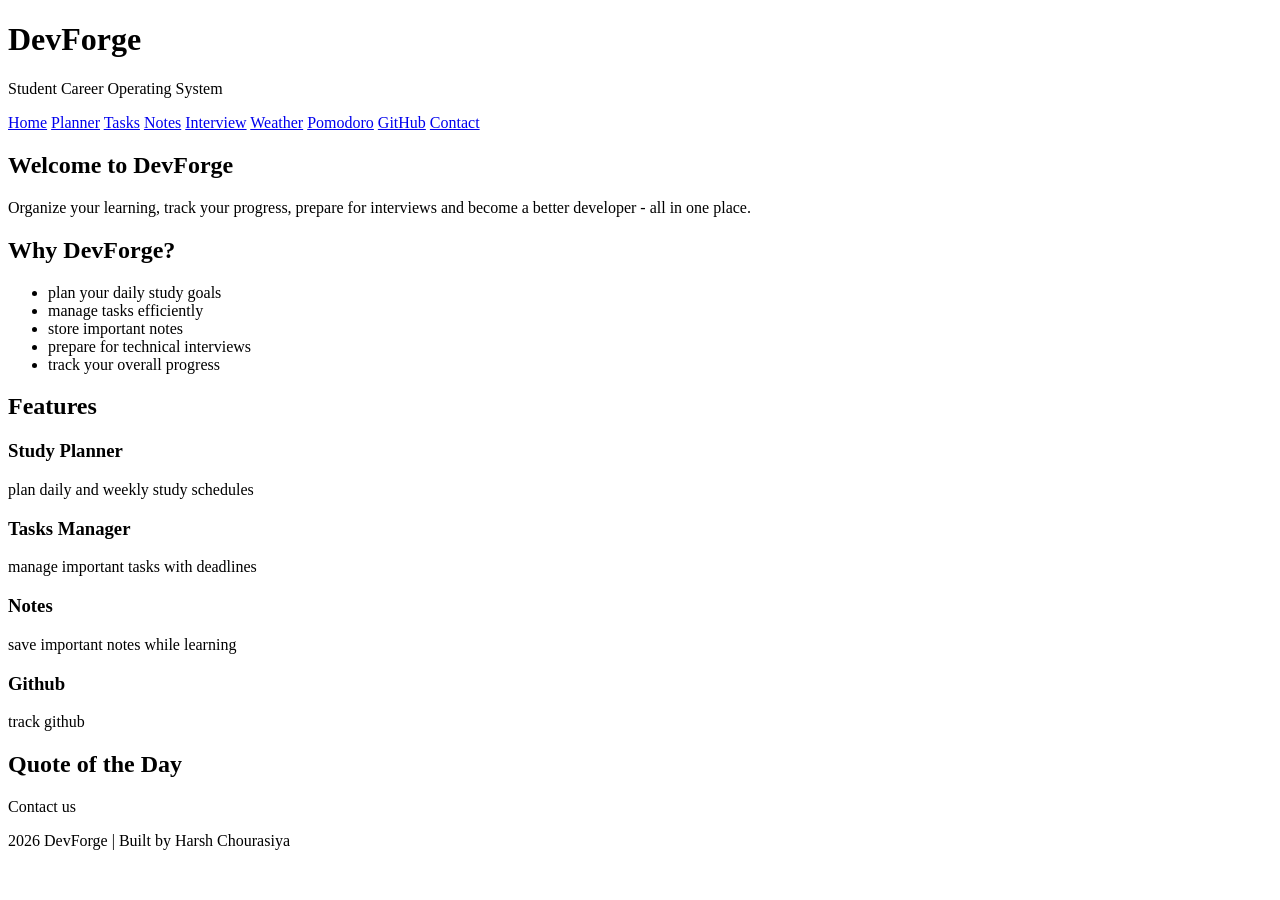
==== index.html @ 378ea5c8 "Initial project setup with Homepage structure" ====
<!DOCTYPE html>
<html lang="en">

    <head>
        <meta charset="UTF-8">
        <meta name="viewport" content="width=device-width, initial-scale=1.0">
        <meta name="Description" content="DevForge - Student Career Operating System">
        <title>DevForge | Student Career OS</title>
    </head>

    <body>

        <header>

            <h1>DevForge</h1>

            <p>Student Career Operating System</p>

        </header>

        <nav>

            <a href="index.html">Home</a>
            <a href="planner.html">Planner</a>
            <a href="tasks.html">Tasks</a>
            <a href="notes.html">Notes</a>
            <a href="interview.html">Interview</a>
            <a href="weather.html">Weather</a>
            <a href="timer.html">Pomodoro</a>
            <a href="github.html">GitHub</a>
            <a href="contact.html">Contact</a>

        </nav>

        <main>

            <section>

                <h2>Welcome to DevForge</h2>

                <p>Organize your learning, track your progress, prepare for interviews and become a better developer - all in one place.</p>

            </section>

            
            <section>
                
                <h2>Why DevForge?</h2>
                
                <ul>
                    
                    <li>plan your daily study goals</li>
                    <li>manage tasks efficiently</li>
                    <li>store important notes</li>
                    <li>prepare for technical interviews</li>
                    <li>track your overall progress</li>
                    
                </ul>
                
            </section>
            
            <section>
                
                <h2>Features</h2>
                
                <article>
                    
                    <h3>Study Planner</h3>
                    
                    <p>plan daily and weekly study schedules</p>
                    
                </article>
                
                <article>
                    
                    <h3>Tasks Manager</h3>
                    
                    <p>manage important tasks with deadlines</p>
                    
                </article>
                
                <article>
                    
                    <h3>Notes</h3>
                    
                    <p>save important notes while learning</p>
                    
                </article>
                
                <article>
                    
                    <h3>Github</h3>
                    
                    <p>track github</p>
                    
                </article>
                
            </section>
            
            <section>
                
                <h2>Quote of the Day</h2>
                
            </section>
            
        </main>

        <footer>

            <p>Contact us</p>

            <p>2026 DevForge | Built by Harsh Chourasiya</p>

        </footer>

    </body>

</html>
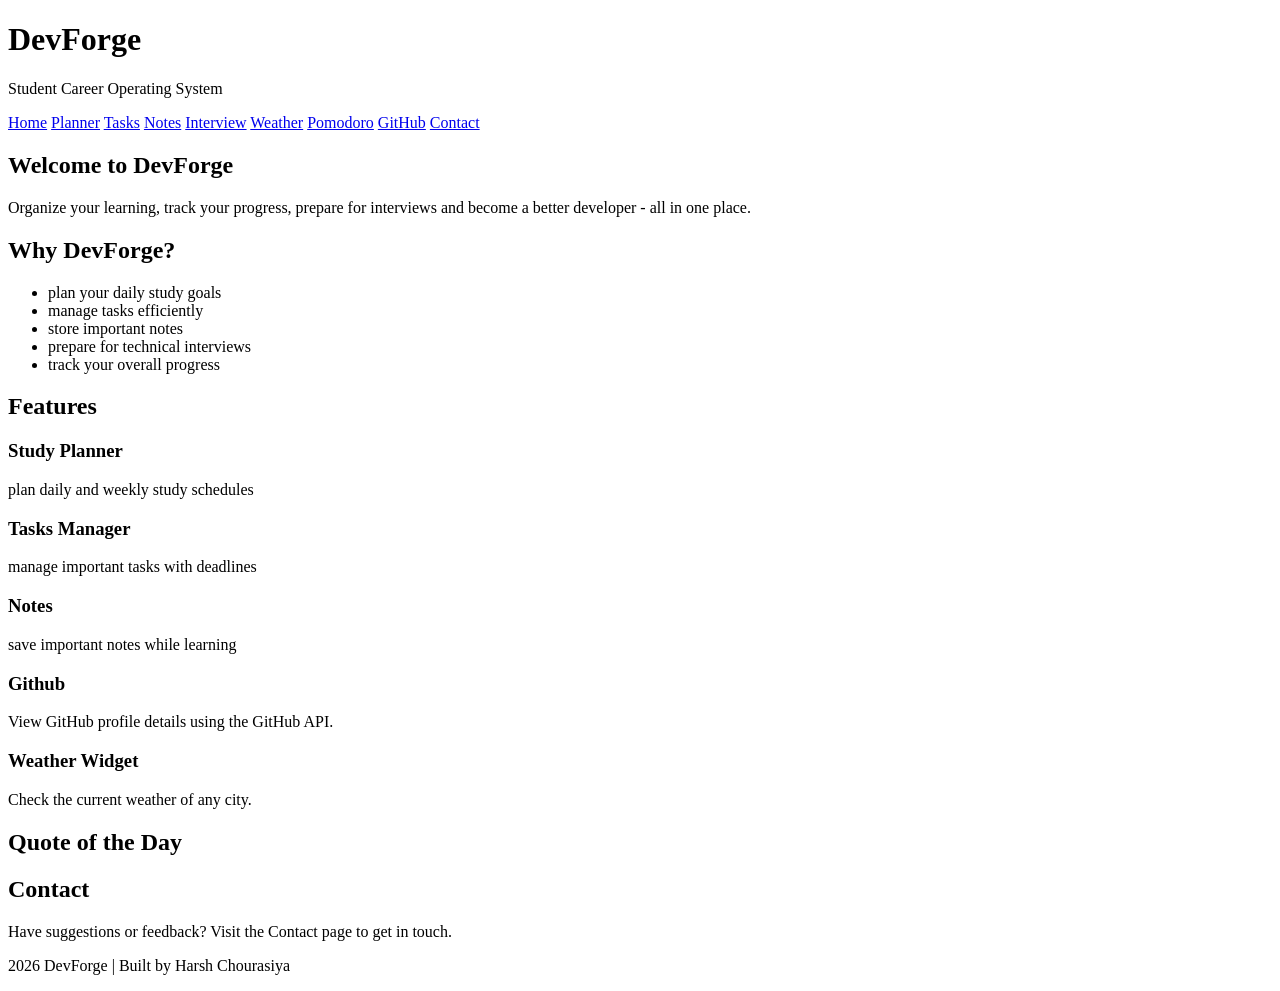
==== commit deb46a58: "Built About Page" ====
--- a/index.html
+++ b/index.html
@@ -91,10 +91,18 @@
                     
                     <h3>Github</h3>
                     
-                    <p>track github</p>
+                    <p>View GitHub profile details using the GitHub API.</p>
                     
                 </article>
                 
+                <article>
+                    
+                    <h3>Weather Widget</h3>
+                    
+                    <p>Check the current weather of any city.</p>
+                    
+                </article>
+
             </section>
             
             <section>
@@ -102,12 +110,18 @@
                 <h2>Quote of the Day</h2>
                 
             </section>
+
+            <section>
+
+                <h2>Contact</h2>
+
+                <p>Have suggestions or feedback? Visit the Contact page to get in touch.</p>
+
+            </section>
             
         </main>
 
         <footer>
-
-            <p>Contact us</p>
 
             <p>2026 DevForge | Built by Harsh Chourasiya</p>
 
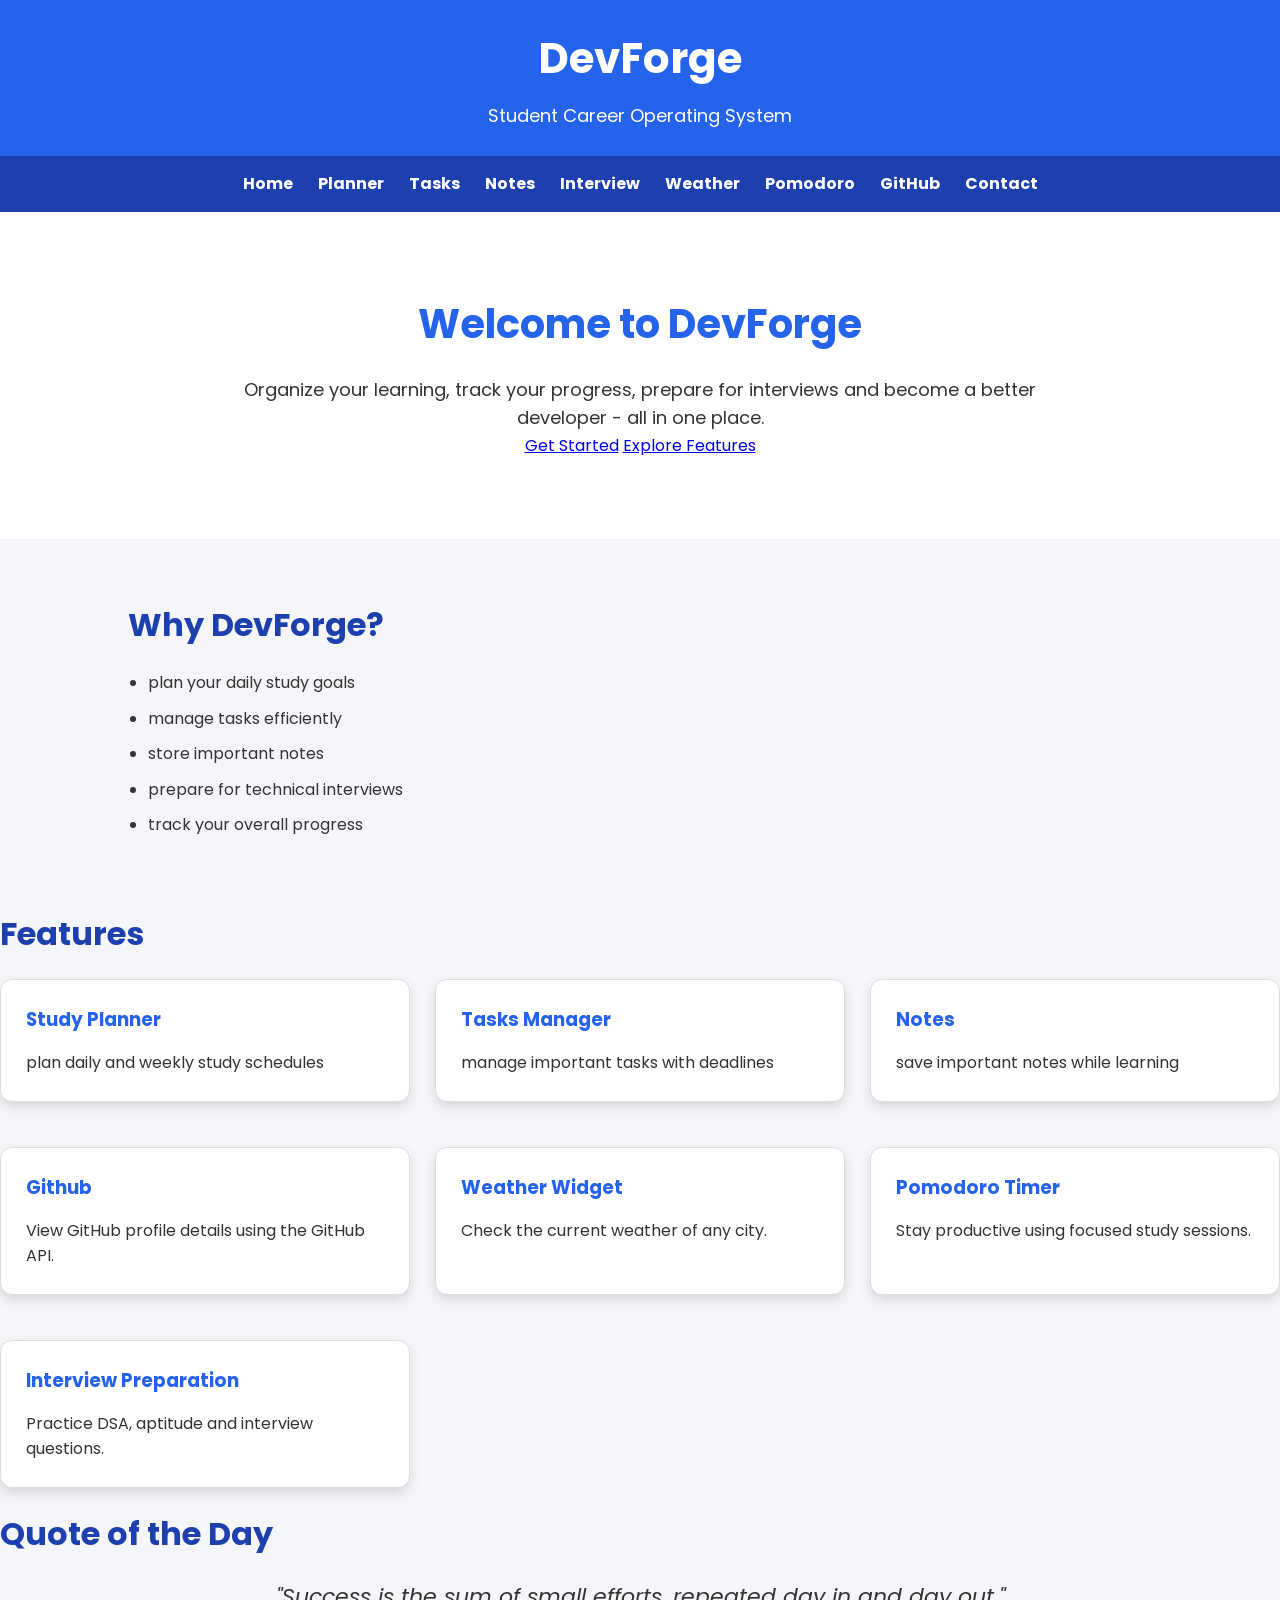
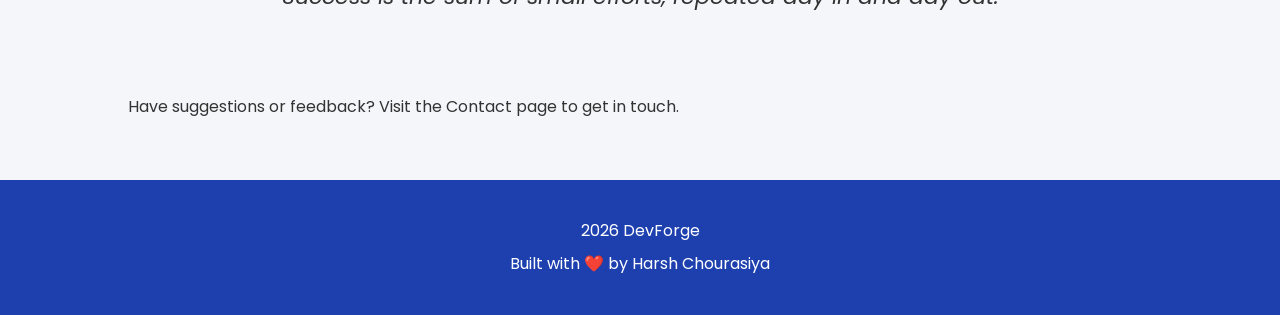
==== commit 3468c8c0: "updated style and index" ====
--- a/index.html
+++ b/index.html
@@ -6,48 +6,63 @@
         <meta name="viewport" content="width=device-width, initial-scale=1.0">
         <meta name="Description" content="DevForge - Student Career Operating System">
         <title>DevForge | Student Career OS</title>
+        <link rel="stylesheet" href="css\style.css">
+        <link rel="preconnect" href="https://fonts.googleapis.com">
+        <link rel="preconnect" href="https://fonts.gstatic.com" crossorigin>
+        <link href="https://fonts.googleapis.com/css2?family=Poppins:wght@300;400;500;600;700&display=swap" rel="stylesheet">
     </head>
 
     <body>
 
-        <header>
+        <header class="header">
 
-            <h1>DevForge</h1>
+            <div class="header-content">
 
-            <p>Student Career Operating System</p>
+                <h1 class="logo">DevForge</h1>
+                <p class="tagline">Student Career Operating System</p>
+
+            </div>
 
         </header>
 
-        <nav>
+        <nav class="navbar">
 
-            <a href="index.html">Home</a>
-            <a href="planner.html">Planner</a>
-            <a href="tasks.html">Tasks</a>
-            <a href="notes.html">Notes</a>
-            <a href="interview.html">Interview</a>
-            <a href="weather.html">Weather</a>
-            <a href="timer.html">Pomodoro</a>
-            <a href="github.html">GitHub</a>
-            <a href="contact.html">Contact</a>
+            <a class ="nav-link" href="index.html">Home</a>
+            <a class ="nav-link" href="planner.html">Planner</a>
+            <a class ="nav-link" href="tasks.html">Tasks</a>
+            <a class ="nav-link" href="notes.html">Notes</a>
+            <a class ="nav-link" href="interview.html">Interview</a>
+            <a class ="nav-link" href="weather.html">Weather</a>
+            <a class ="nav-link" href="timer.html">Pomodoro</a>
+            <a class ="nav-link" href="github.html">GitHub</a>
+            <a class ="nav-link" href="contact.html">Contact</a>
 
         </nav>
 
         <main>
 
-            <section>
+            <section class="hero">
 
-                <h2>Welcome to DevForge</h2>
+                <h2 class="hero-title">Welcome to DevForge</h2>
 
-                <p>Organize your learning, track your progress, prepare for interviews and become a better developer - all in one place.</p>
+                <p class="hero-description">Organize your learning, track your progress, prepare for interviews and become a better developer - all in one place.</p>
+
+                <div class="hero-buttons">
+
+                    <a href="planner.html" class="btn">Get Started</a>
+
+                    <a href="#features" class="btn btn-secondary">Explore Features</a>
+                    
+                </div>
 
             </section>
 
             
-            <section>
+            <section class="why-section">
                 
-                <h2>Why DevForge?</h2>
+                <h2 class="section-title">Why DevForge?</h2>
                 
-                <ul>
+                <ul class="why-list">
                     
                     <li>plan your daily study goals</li>
                     <li>manage tasks efficiently</li>
@@ -59,61 +74,95 @@
                 
             </section>
             
-            <section>
+            <section class="features-section">
                 
-                <h2>Features</h2>
-                
-                <article>
+                <h2 class="section-title">Features</h2>
+
+                <div class="features">
+
+                    <article class="feature-card">
                     
-                    <h3>Study Planner</h3>
+                        <h3>Study Planner</h3>
+                        
+                        <p>plan daily and weekly study schedules</p>
+                        
+                    </article>
                     
-                    <p>plan daily and weekly study schedules</p>
+                    <article class="feature-card">
+                        
+                        <h3>Tasks Manager</h3>
+                        
+                        <p>manage important tasks with deadlines</p>
+                        
+                    </article>
                     
-                </article>
-                
-                <article>
+                    <article class="feature-card">
+                        
+                        <h3>Notes</h3>
+                        
+                        <p>save important notes while learning</p>
+                        
+                    </article>
                     
-                    <h3>Tasks Manager</h3>
+                    <article class="feature-card">
+                        
+                        <h3>Github</h3>
+                        
+                        <p>View GitHub profile details using the GitHub API.</p>
+                        
+                    </article>
                     
-                    <p>manage important tasks with deadlines</p>
-                    
-                </article>
-                
-                <article>
-                    
-                    <h3>Notes</h3>
-                    
-                    <p>save important notes while learning</p>
-                    
-                </article>
-                
-                <article>
-                    
-                    <h3>Github</h3>
-                    
-                    <p>View GitHub profile details using the GitHub API.</p>
-                    
-                </article>
-                
-                <article>
-                    
-                    <h3>Weather Widget</h3>
-                    
-                    <p>Check the current weather of any city.</p>
-                    
-                </article>
+                    <article class="feature-card">
+                        
+                        <h3>Weather Widget</h3>
+                        
+                        <p>Check the current weather of any city.</p>
+                        
+                    </article>
+
+                    <article class="feature-card">
+
+                        <h3>Pomodoro Timer</h3>
+
+                        <p>
+
+                            Stay productive using focused study sessions.
+
+                        </p>
+
+                    </article>
+
+                    <article class="feature-card">
+
+                        <h3>Interview Preparation</h3>
+
+                        <p>
+
+                            Practice DSA, aptitude and interview questions.
+
+                        </p>
+
+                    </article>
+
+                </div>
 
             </section>
             
-            <section>
+            <section class="quote section">
                 
-                <h2>Quote of the Day</h2>
+                <h2 class="section-title">Quote of the Day</h2>
+
+                <blockquote>
+
+                    "Success is the sum of small efforts, repeated day in and day out."
+
+                </blockquote>
                 
             </section>
 
-            <section>
+            <section class="contact-section">
 
-                <h2>Contact</h2>
+                <h2 class="section-title"></h2>
 
                 <p>Have suggestions or feedback? Visit the Contact page to get in touch.</p>
 
@@ -121,9 +170,19 @@
             
         </main>
 
-        <footer>
+        <footer class="footer">
 
-            <p>2026 DevForge | Built by Harsh Chourasiya</p>
+            <p>
+
+                2026 DevForge
+
+            </p>
+
+            <p>
+
+                Built with ❤️ by Harsh Chourasiya
+
+            </p>
 
         </footer>
 
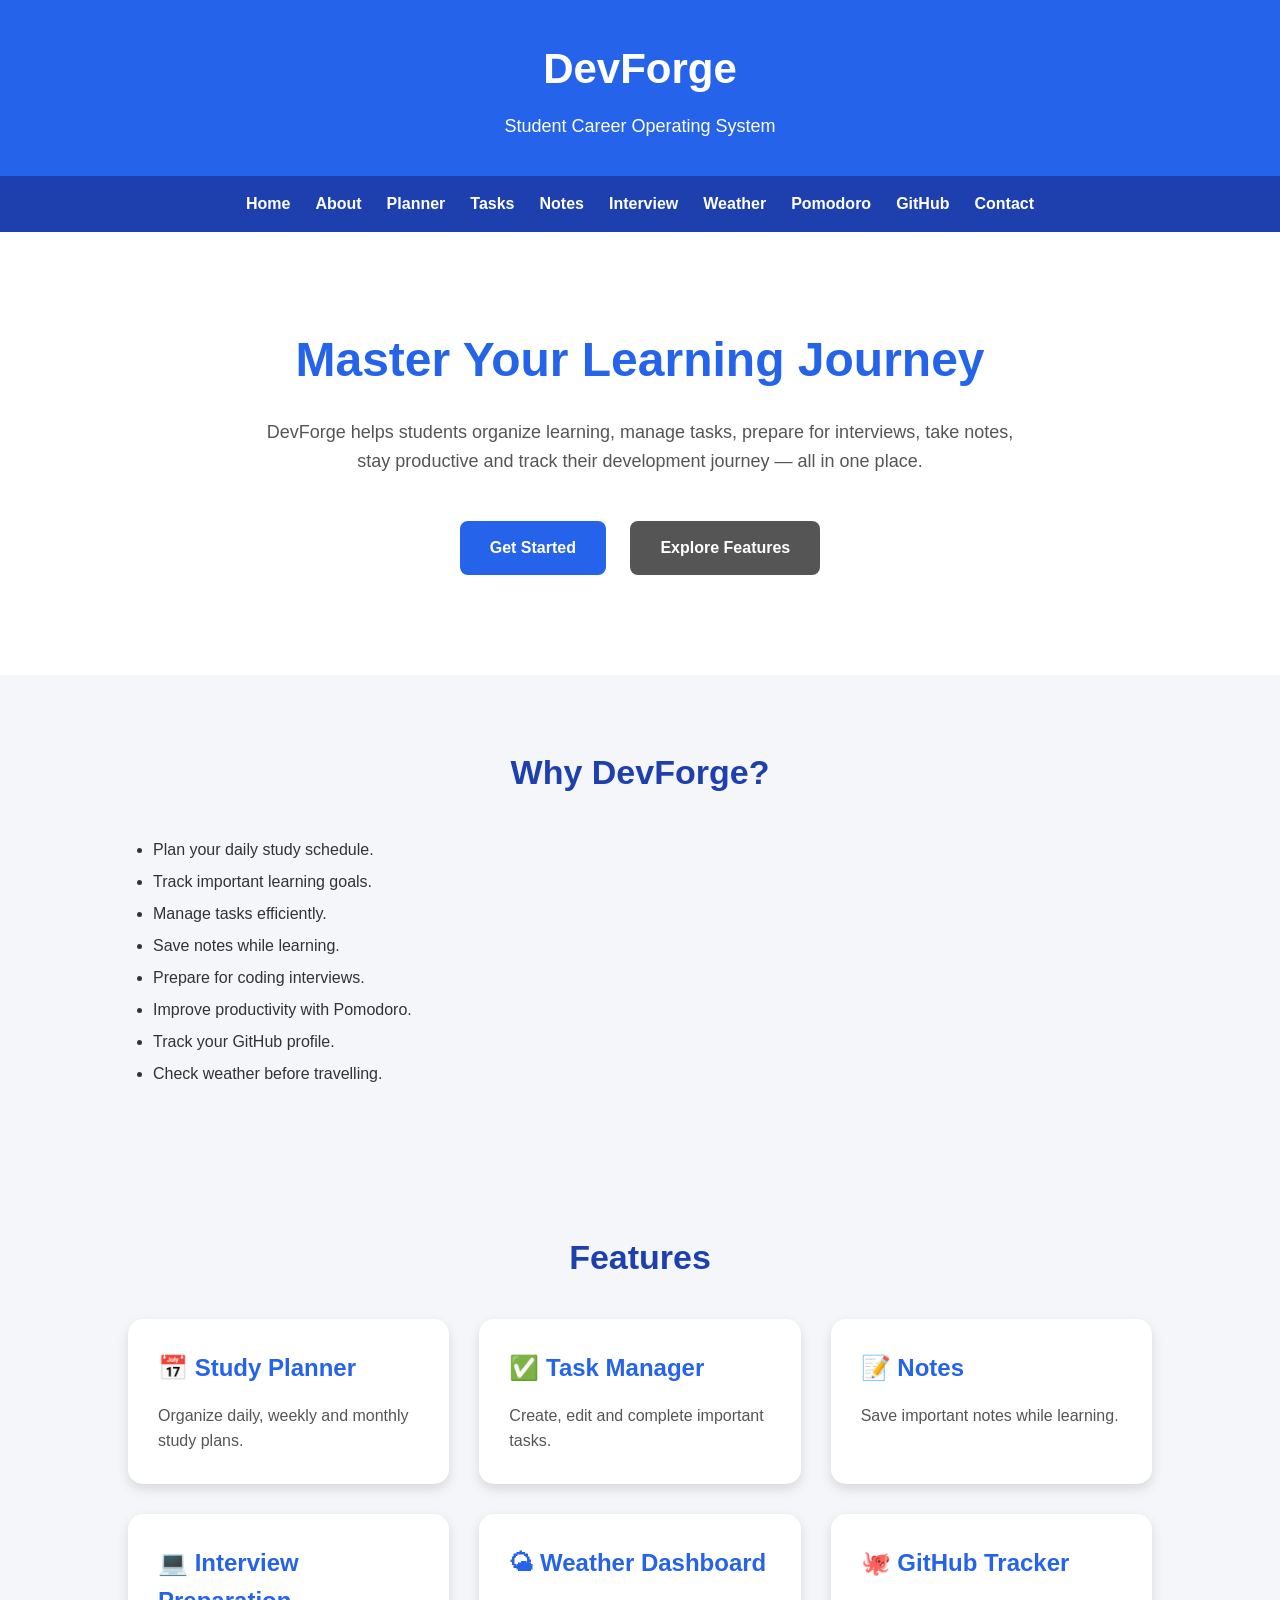
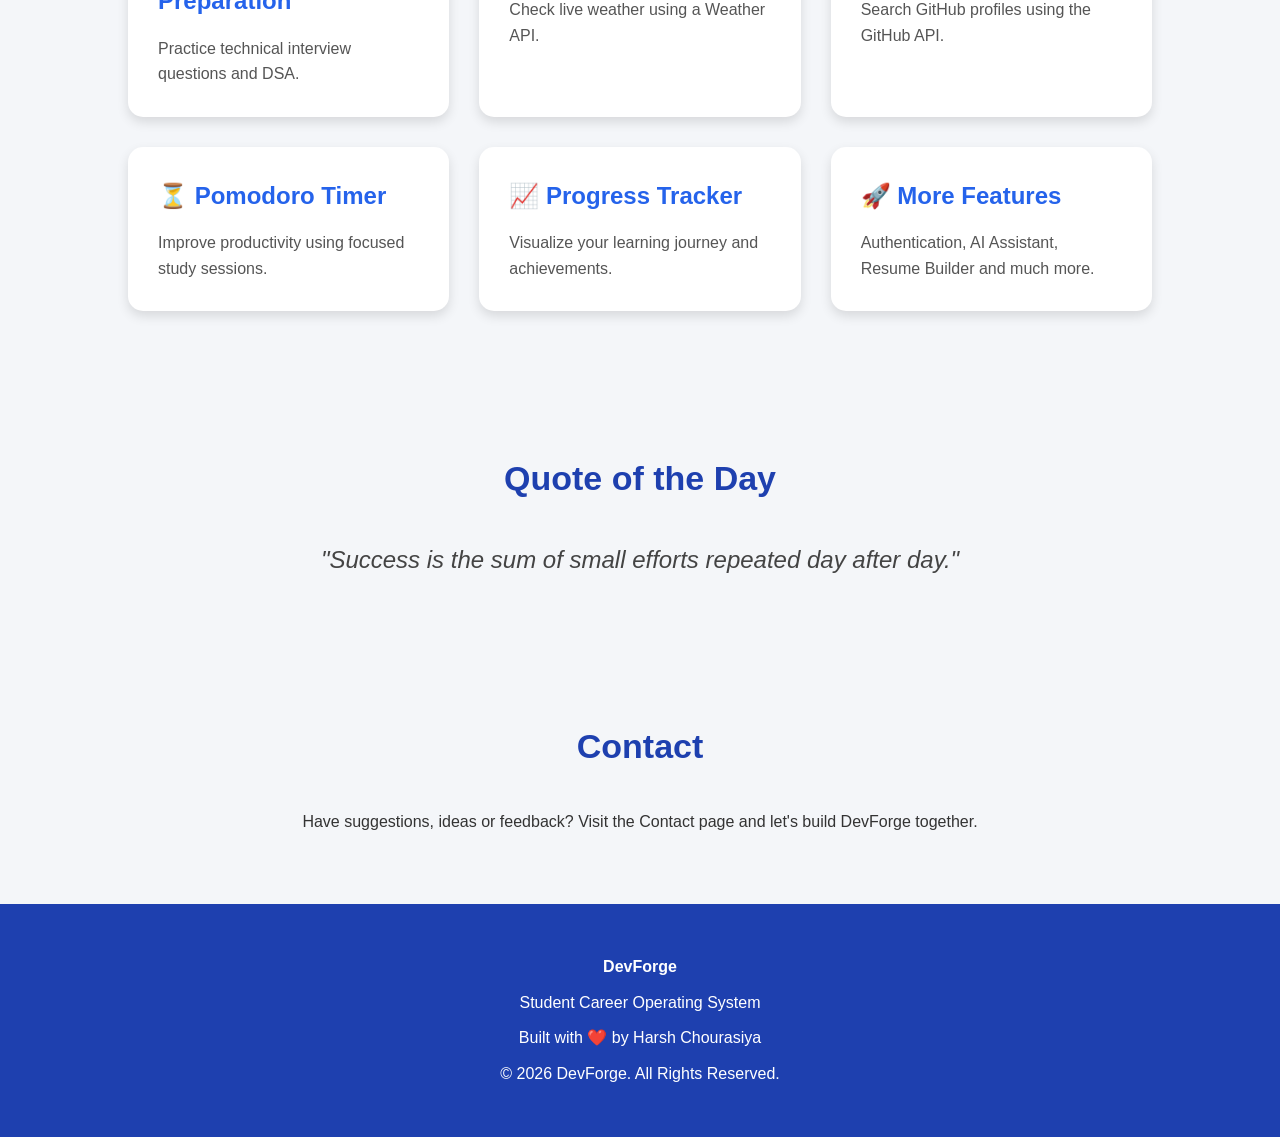
==== commit a54c2ab1: "completed index and its html along with css" ====
--- a/index.html
+++ b/index.html
@@ -1,191 +1,323 @@
 <!DOCTYPE html>
 <html lang="en">
 
-    <head>
-        <meta charset="UTF-8">
-        <meta name="viewport" content="width=device-width, initial-scale=1.0">
-        <meta name="Description" content="DevForge - Student Career Operating System">
-        <title>DevForge | Student Career OS</title>
-        <link rel="stylesheet" href="css\style.css">
-        <link rel="preconnect" href="https://fonts.googleapis.com">
-        <link rel="preconnect" href="https://fonts.gstatic.com" crossorigin>
-        <link href="https://fonts.googleapis.com/css2?family=Poppins:wght@300;400;500;600;700&display=swap" rel="stylesheet">
-    </head>
-
-    <body>
-
-        <header class="header">
-
-            <div class="header-content">
-
-                <h1 class="logo">DevForge</h1>
-                <p class="tagline">Student Career Operating System</p>
+<head>
+
+    <meta charset="UTF-8">
+
+    <meta name="viewport" content="width=device-width, initial-scale=1.0">
+
+    <meta name="description" content="DevForge - Student Career Operating System">
+
+    <title>DevForge | Student Career OS</title>
+
+    <link rel="stylesheet" href="css/style.css">
+
+</head>
+
+<body>
+
+    <!-- ================= HEADER ================= -->
+
+    <header class="header">
+
+        <div class="header-content">
+
+            <h1 class="logo">DevForge</h1>
+
+            <p class="tagline">
+                Student Career Operating System
+            </p>
+
+        </div>
+
+    </header>
+
+    <!-- ================= NAVIGATION ================= -->
+
+    <nav class="navbar">
+
+        <a class="nav-link" href="index.html">Home</a>
+
+        <a class="nav-link" href="about.html">About</a>
+
+        <a class="nav-link" href="planner.html">Planner</a>
+
+        <a class="nav-link" href="tasks.html">Tasks</a>
+
+        <a class="nav-link" href="notes.html">Notes</a>
+
+        <a class="nav-link" href="interview.html">Interview</a>
+
+        <a class="nav-link" href="weather.html">Weather</a>
+
+        <a class="nav-link" href="pomodoro.html">Pomodoro</a>
+
+        <a class="nav-link" href="github.html">GitHub</a>
+
+        <a class="nav-link" href="contact.html">Contact</a>
+
+    </nav>
+
+    <!-- ================= MAIN ================= -->
+
+    <main>
+
+        <!-- Hero Section -->
+
+        <section class="hero">
+
+            <h2 class="hero-title">
+                Master Your Learning Journey
+            </h2>
+
+            <p class="hero-description">
+
+                DevForge helps students organize learning,
+                manage tasks, prepare for interviews,
+                take notes, stay productive and track
+                their development journey — all in one place.
+
+            </p>
+
+            <div class="hero-buttons">
+
+                <a class="btn" href="planner.html">
+                    Get Started
+                </a>
+
+                <a class="btn btn-secondary" href="#features">
+                    Explore Features
+                </a>
 
             </div>
 
-        </header>
-
-        <nav class="navbar">
-
-            <a class ="nav-link" href="index.html">Home</a>
-            <a class ="nav-link" href="planner.html">Planner</a>
-            <a class ="nav-link" href="tasks.html">Tasks</a>
-            <a class ="nav-link" href="notes.html">Notes</a>
-            <a class ="nav-link" href="interview.html">Interview</a>
-            <a class ="nav-link" href="weather.html">Weather</a>
-            <a class ="nav-link" href="timer.html">Pomodoro</a>
-            <a class ="nav-link" href="github.html">GitHub</a>
-            <a class ="nav-link" href="contact.html">Contact</a>
-
-        </nav>
-
-        <main>
-
-            <section class="hero">
-
-                <h2 class="hero-title">Welcome to DevForge</h2>
-
-                <p class="hero-description">Organize your learning, track your progress, prepare for interviews and become a better developer - all in one place.</p>
-
-                <div class="hero-buttons">
-
-                    <a href="planner.html" class="btn">Get Started</a>
-
-                    <a href="#features" class="btn btn-secondary">Explore Features</a>
-                    
-                </div>
-
-            </section>
-
-            
-            <section class="why-section">
-                
-                <h2 class="section-title">Why DevForge?</h2>
-                
-                <ul class="why-list">
-                    
-                    <li>plan your daily study goals</li>
-                    <li>manage tasks efficiently</li>
-                    <li>store important notes</li>
-                    <li>prepare for technical interviews</li>
-                    <li>track your overall progress</li>
-                    
-                </ul>
-                
-            </section>
-            
-            <section class="features-section">
-                
-                <h2 class="section-title">Features</h2>
-
-                <div class="features">
-
-                    <article class="feature-card">
-                    
-                        <h3>Study Planner</h3>
-                        
-                        <p>plan daily and weekly study schedules</p>
-                        
-                    </article>
-                    
-                    <article class="feature-card">
-                        
-                        <h3>Tasks Manager</h3>
-                        
-                        <p>manage important tasks with deadlines</p>
-                        
-                    </article>
-                    
-                    <article class="feature-card">
-                        
-                        <h3>Notes</h3>
-                        
-                        <p>save important notes while learning</p>
-                        
-                    </article>
-                    
-                    <article class="feature-card">
-                        
-                        <h3>Github</h3>
-                        
-                        <p>View GitHub profile details using the GitHub API.</p>
-                        
-                    </article>
-                    
-                    <article class="feature-card">
-                        
-                        <h3>Weather Widget</h3>
-                        
-                        <p>Check the current weather of any city.</p>
-                        
-                    </article>
-
-                    <article class="feature-card">
-
-                        <h3>Pomodoro Timer</h3>
-
-                        <p>
-
-                            Stay productive using focused study sessions.
-
-                        </p>
-
-                    </article>
-
-                    <article class="feature-card">
-
-                        <h3>Interview Preparation</h3>
-
-                        <p>
-
-                            Practice DSA, aptitude and interview questions.
-
-                        </p>
-
-                    </article>
-
-                </div>
-
-            </section>
-            
-            <section class="quote section">
-                
-                <h2 class="section-title">Quote of the Day</h2>
-
-                <blockquote>
-
-                    "Success is the sum of small efforts, repeated day in and day out."
-
-                </blockquote>
-                
-            </section>
-
-            <section class="contact-section">
-
-                <h2 class="section-title"></h2>
-
-                <p>Have suggestions or feedback? Visit the Contact page to get in touch.</p>
-
-            </section>
-            
-        </main>
-
-        <footer class="footer">
+        </section>
+
+        <!-- Why DevForge -->
+
+        <section class="why-section">
+
+            <h2 class="section-title">
+                Why DevForge?
+            </h2>
+
+            <ul class="why-list">
+
+                <li>Plan your daily study schedule.</li>
+
+                <li>Track important learning goals.</li>
+
+                <li>Manage tasks efficiently.</li>
+
+                <li>Save notes while learning.</li>
+
+                <li>Prepare for coding interviews.</li>
+
+                <li>Improve productivity with Pomodoro.</li>
+
+                <li>Track your GitHub profile.</li>
+
+                <li>Check weather before travelling.</li>
+
+            </ul>
+
+        </section>
+
+        <!-- Features -->
+
+        <section class="feature-section" id="features">
+
+            <h2 class="section-title">
+
+                Features
+
+            </h2>
+
+            <div class="features">
+
+                <article class="feature-card">
+
+                    <h3>📅 Study Planner</h3>
+
+                    <p>
+
+                        Organize daily, weekly and monthly study plans.
+
+                    </p>
+
+                </article>
+
+                <article class="feature-card">
+
+                    <h3>✅ Task Manager</h3>
+
+                    <p>
+
+                        Create, edit and complete important tasks.
+
+                    </p>
+
+                </article>
+
+                <article class="feature-card">
+
+                    <h3>📝 Notes</h3>
+
+                    <p>
+
+                        Save important notes while learning.
+
+                    </p>
+
+                </article>
+
+                <article class="feature-card">
+
+                    <h3>💻 Interview Preparation</h3>
+
+                    <p>
+
+                        Practice technical interview questions and DSA.
+
+                    </p>
+
+                </article>
+
+                <article class="feature-card">
+
+                    <h3>🌤 Weather Dashboard</h3>
+
+                    <p>
+
+                        Check live weather using a Weather API.
+
+                    </p>
+
+                </article>
+
+                <article class="feature-card">
+
+                    <h3>🐙 GitHub Tracker</h3>
+
+                    <p>
+
+                        Search GitHub profiles using the GitHub API.
+
+                    </p>
+
+                </article>
+
+                <article class="feature-card">
+
+                    <h3>⏳ Pomodoro Timer</h3>
+
+                    <p>
+
+                        Improve productivity using focused study sessions.
+
+                    </p>
+
+                </article>
+
+                <article class="feature-card">
+
+                    <h3>📈 Progress Tracker</h3>
+
+                    <p>
+
+                        Visualize your learning journey and achievements.
+
+                    </p>
+
+                </article>
+
+                <article class="feature-card">
+
+                    <h3>🚀 More Features</h3>
+
+                    <p>
+
+                        Authentication, AI Assistant, Resume Builder and much more.
+
+                    </p>
+
+                </article>
+
+            </div>
+
+        </section>
+
+        <!-- Quote -->
+
+        <section class="quote-section">
+
+            <h2 class="section-title">
+
+                Quote of the Day
+
+            </h2>
+
+            <blockquote>
+
+                "Success is the sum of small efforts repeated day after day."
+
+            </blockquote>
+
+        </section>
+
+        <!-- Contact -->
+
+        <section class="contact-section">
+
+            <h2 class="section-title">
+
+                Contact
+
+            </h2>
 
             <p>
 
-                2026 DevForge
+                Have suggestions, ideas or feedback?
+
+                Visit the Contact page and let's build DevForge together.
 
             </p>
 
-            <p>
-
-                Built with ❤️ by Harsh Chourasiya
-
-            </p>
-
-        </footer>
-
-    </body>
+        </section>
+
+    </main>
+
+    <!-- ================= FOOTER ================= -->
+
+    <footer class="footer">
+
+        <p>
+
+            <strong>DevForge</strong>
+
+        </p>
+
+        <p>
+
+            Student Career Operating System
+
+        </p>
+
+        <p>
+
+            Built with ❤️ by Harsh Chourasiya
+
+        </p>
+
+        <p>
+
+            © 2026 DevForge. All Rights Reserved.
+
+        </p>
+
+    </footer>
+
+</body>
 
 </html>
--- a/css/style.css
+++ b/css/style.css
@@ -0,0 +1,402 @@
+/* ==========================================
+   RESET
+========================================== */
+
+*{
+    margin:0;
+    padding:0;
+    box-sizing:border-box;
+}
+
+/* ==========================================
+   BODY
+========================================== */
+
+body{
+
+    background-color:#f4f6f9;
+    color:#333333;
+    font-family:'Poppins',sans-serif;
+    line-height:1.6;
+
+}
+
+/* ==========================================
+   HEADER
+========================================== */
+
+.header{
+
+    background:#2563eb;
+    color:white;
+    text-align:center;
+    padding:35px 20px;
+
+}
+
+.logo{
+
+    font-size:42px;
+    font-weight:700;
+
+}
+
+.tagline{
+
+    margin-top:10px;
+    font-size:18px;
+
+}
+
+/* ==========================================
+   NAVBAR
+========================================== */
+
+.navbar{
+
+    display:flex;
+    justify-content:center;
+    align-items:center;
+    flex-wrap:wrap;
+    gap:25px;
+
+    background:#1e40af;
+
+    padding:15px;
+
+    position:sticky;
+    top:0;
+    z-index:1000;
+
+}
+
+.nav-link{
+
+    color:white;
+    text-decoration:none;
+    font-weight:600;
+
+    transition:
+    color .3s,
+    transform .3s;
+
+}
+
+.nav-link:hover{
+
+    color:#ffd60a;
+    transform:translateY(-2px);
+
+}
+
+/* ==========================================
+   HERO SECTION
+========================================== */
+
+.hero{
+
+    background:#ffffff;
+    text-align:center;
+    padding:90px 20px;
+
+}
+
+.hero-title{
+
+    font-size:48px;
+    color:#2563eb;
+    margin-bottom:20px;
+
+}
+
+.hero-description{
+
+    max-width:750px;
+    margin:20px auto;
+    font-size:18px;
+    color:#555555;
+
+}
+
+.hero-buttons{
+
+    margin-top:35px;
+
+}
+
+/* ==========================================
+   BUTTONS
+========================================== */
+
+.btn{
+
+    display:inline-block;
+
+    padding:14px 30px;
+
+    margin:10px;
+
+    background:#2563eb;
+
+    color:white;
+
+    text-decoration:none;
+
+    font-weight:600;
+
+    border-radius:8px;
+
+    transition:
+    background-color .3s,
+    transform .3s,
+    box-shadow .3s;
+
+}
+
+.btn:hover{
+
+    background:#1e40af;
+
+    transform:translateY(-3px);
+
+    box-shadow:0 10px 20px rgba(0,0,0,.18);
+
+}
+
+.btn-secondary{
+
+    background:#555555;
+
+}
+
+.btn-secondary:hover{
+
+    background:#333333;
+
+}
+
+/* ==========================================
+   COMMON SECTIONS
+========================================== */
+
+.why-section,
+.feature-section,
+.quote-section,
+.contact-section{
+
+    padding:70px 10%;
+
+}
+
+.section-title{
+
+    text-align:center;
+
+    color:#1e40af;
+
+    font-size:34px;
+
+    margin-bottom:35px;
+
+}
+
+/* ==========================================
+   WHY SECTION
+========================================== */
+
+.why-list{
+
+    margin-left:25px;
+    line-height:2;
+
+}
+
+/* ==========================================
+   FEATURE GRID
+========================================== */
+
+.features{
+
+    display:grid;
+
+    grid-template-columns:repeat(3,1fr);
+
+    gap:30px;
+
+}
+
+.feature-card{
+
+    background:white;
+
+    border-radius:15px;
+
+    padding:30px;
+
+    box-shadow:0 5px 12px rgba(0,0,0,.12);
+
+    transition:
+    transform .3s,
+    box-shadow .3s;
+
+    cursor:pointer;
+
+}
+
+.feature-card:hover{
+
+    transform:
+    translateY(-8px)
+    scale(1.02);
+
+    box-shadow:
+    0 15px 30px rgba(0,0,0,.18);
+
+}
+
+.feature-card h3{
+
+    color:#2563eb;
+
+    margin-bottom:15px;
+
+    font-size:24px;
+
+}
+
+.feature-card p{
+
+    color:#555555;
+
+}
+
+/* ==========================================
+   QUOTE
+========================================== */
+
+.quote-section{
+
+    text-align:center;
+
+}
+
+blockquote{
+
+    max-width:700px;
+
+    margin:auto;
+
+    font-size:24px;
+
+    font-style:italic;
+
+    color:#444444;
+
+}
+
+/* ==========================================
+   CONTACT
+========================================== */
+
+.contact-section{
+
+    text-align:center;
+
+}
+
+/* ==========================================
+   FOOTER
+========================================== */
+
+.footer{
+
+    background:#1e40af;
+
+    color:white;
+
+    text-align:center;
+
+    padding:40px 20px;
+
+}
+
+.footer p{
+
+    margin:10px 0;
+
+}
+
+/* ==========================================
+   TABLET
+========================================== */
+
+@media(max-width:1024px){
+
+    .features{
+
+        grid-template-columns:repeat(2,1fr);
+
+    }
+
+}
+
+/* ==========================================
+   MOBILE
+========================================== */
+
+@media(max-width:768px){
+
+    .navbar{
+
+        gap:12px;
+        padding:12px;
+
+    }
+
+    .nav-link{
+
+        font-size:14px;
+
+    }
+
+    .hero{
+
+        padding:60px 20px;
+
+    }
+
+    .hero-title{
+
+        font-size:34px;
+
+    }
+
+    .hero-description{
+
+        font-size:16px;
+
+    }
+
+    .btn{
+
+        display:block;
+
+        width:220px;
+
+        margin:15px auto;
+
+    }
+
+    .features{
+
+        grid-template-columns:1fr;
+
+    }
+
+    .section-title{
+
+        font-size:28px;
+
+    }
+
+}
